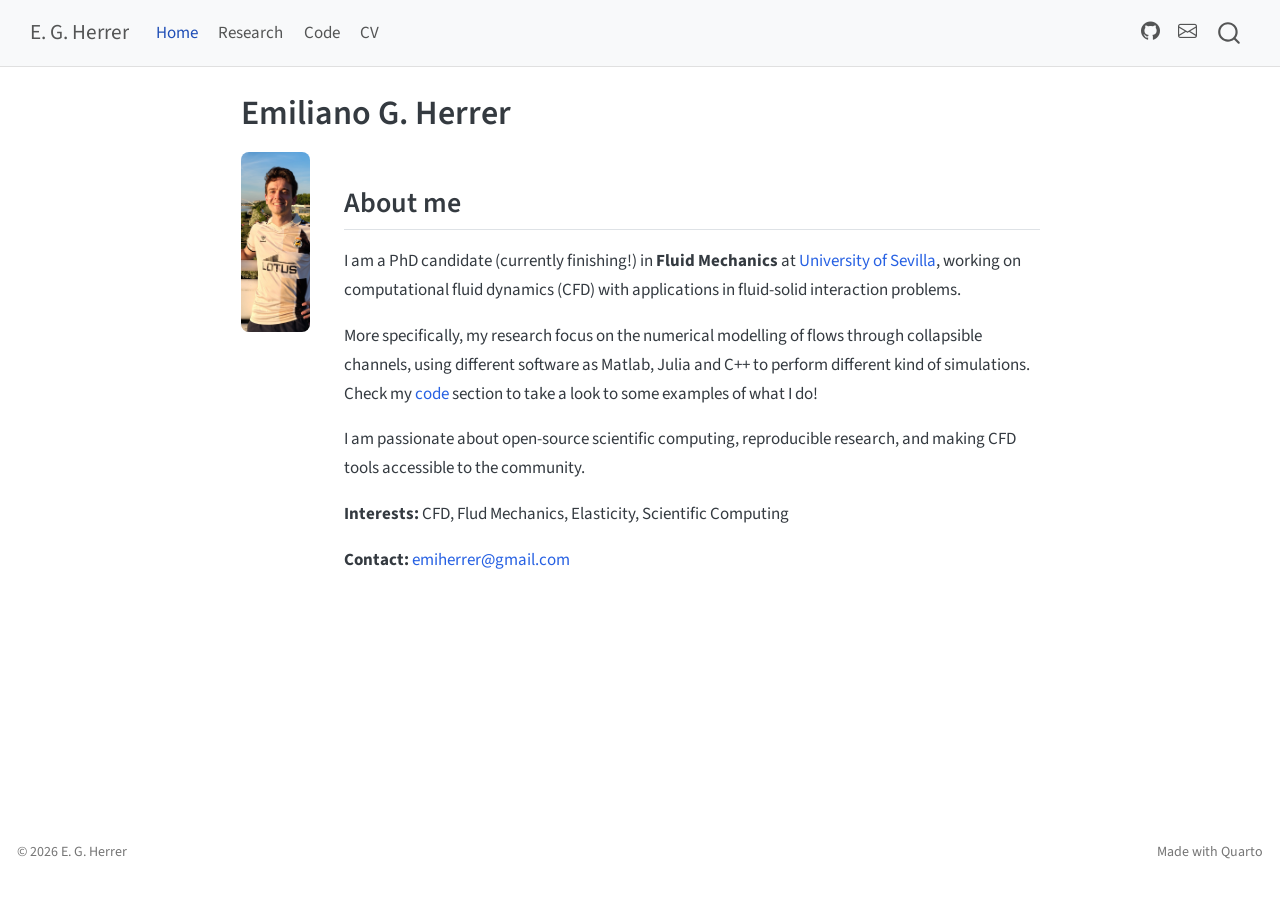
==== index.html @ 8dd6d424 "Built site for gh-pages" ====
<!DOCTYPE html>
<html xmlns="http://www.w3.org/1999/xhtml" lang="en" xml:lang="en"><head>

<meta charset="utf-8">
<meta name="generator" content="quarto-1.9.37">

<meta name="viewport" content="width=device-width, initial-scale=1.0, user-scalable=yes">


<title>Emiliano G. Herrer – E. G. Herrer</title>
<style>
/* Default styles provided by pandoc.
** See https://pandoc.org/MANUAL.html#variables-for-html for config info.
*/
code{white-space: pre-wrap;}
span.smallcaps{font-variant: small-caps;}
div.columns{display: flex; gap: min(4vw, 1.5em);}
div.column{flex: auto; overflow-x: auto;}
div.hanging-indent{margin-left: 1.5em; text-indent: -1.5em;}
ul.task-list{list-style: none;}
ul.task-list li input[type="checkbox"] {
  width: 0.8em;
  margin: 0 0.8em 0.2em -1em; /* quarto-specific, see https://github.com/quarto-dev/quarto-cli/issues/4556 */ 
  vertical-align: middle;
}
</style>


<script src="site_libs/quarto-nav/quarto-nav.js"></script>
<script src="site_libs/quarto-nav/headroom.min.js"></script>
<script src="site_libs/clipboard/clipboard.min.js"></script>
<script src="site_libs/quarto-search/autocomplete.umd.js"></script>
<script src="site_libs/quarto-search/fuse.min.js"></script>
<script src="site_libs/quarto-search/quarto-search.js"></script>
<meta name="quarto:offset" content="./">
<script src="site_libs/quarto-html/quarto.js" type="module"></script>
<script src="site_libs/quarto-html/tabsets/tabsets.js" type="module"></script>
<script src="site_libs/quarto-html/popper.min.js"></script>
<script src="site_libs/quarto-html/tippy.umd.min.js"></script>
<script src="site_libs/quarto-html/anchor.min.js"></script>
<link href="site_libs/quarto-html/tippy.css" rel="stylesheet">
<link href="site_libs/quarto-html/quarto-syntax-highlighting-7f8f88aac4f3542376d5c11b86a4c14d.css" rel="stylesheet" id="quarto-text-highlighting-styles">
<script src="site_libs/bootstrap/bootstrap.min.js"></script>
<link href="site_libs/bootstrap/bootstrap-icons.css" rel="stylesheet">
<link href="site_libs/bootstrap/bootstrap-2bb6946ab35279009a01359e6ac6511b.min.css" rel="stylesheet" append-hash="true" id="quarto-bootstrap" data-mode="light">
<script id="quarto-search-options" type="application/json">{
  "location": "navbar",
  "copy-button": false,
  "collapse-after": 3,
  "panel-placement": "end",
  "type": "overlay",
  "limit": 50,
  "keyboard-shortcut": [
    "f",
    "/",
    "s"
  ],
  "show-item-context": false,
  "language": {
    "search-no-results-text": "No results",
    "search-matching-documents-text": "matching documents",
    "search-copy-link-title": "Copy link to search",
    "search-hide-matches-text": "Hide additional matches",
    "search-more-match-text": "more match in this document",
    "search-more-matches-text": "more matches in this document",
    "search-clear-button-title": "Clear",
    "search-text-placeholder": "",
    "search-detached-cancel-button-title": "Cancel",
    "search-submit-button-title": "Submit",
    "search-label": "Search"
  }
}</script>


<link rel="stylesheet" href="styles.css">
</head>

<body class="nav-fixed fullcontent quarto-light">

<div id="quarto-search-results"></div>
  <header id="quarto-header" class="headroom fixed-top">
    <nav class="navbar navbar-expand-lg " data-bs-theme="dark">
      <div class="navbar-container container-fluid">
      <div class="navbar-brand-container mx-auto">
    <a class="navbar-brand" href="./index.html">
    <span class="navbar-title">E. G. Herrer</span>
    </a>
  </div>
            <div id="quarto-search" class="" title="Search"></div>
          <button class="navbar-toggler" type="button" data-bs-toggle="collapse" data-bs-target="#navbarCollapse" aria-controls="navbarCollapse" role="menu" aria-expanded="false" aria-label="Toggle navigation" onclick="if (window.quartoToggleHeadroom) { window.quartoToggleHeadroom(); }">
  <span class="navbar-toggler-icon"></span>
</button>
          <div class="collapse navbar-collapse" id="navbarCollapse">
            <ul class="navbar-nav navbar-nav-scroll me-auto">
  <li class="nav-item">
    <a class="nav-link active" href="./index.html" aria-current="page"> 
<span class="menu-text">Home</span></a>
  </li>  
  <li class="nav-item">
    <a class="nav-link" href="./research.html"> 
<span class="menu-text">Research</span></a>
  </li>  
  <li class="nav-item">
    <a class="nav-link" href="./code.html"> 
<span class="menu-text">Code</span></a>
  </li>  
  <li class="nav-item">
    <a class="nav-link" href="./cv.html"> 
<span class="menu-text">CV</span></a>
  </li>  
</ul>
            <ul class="navbar-nav navbar-nav-scroll ms-auto">
  <li class="nav-item compact">
    <a class="nav-link" href="https://github.com/emgonzher"> <i class="bi bi-github" role="img">
</i> 
<span class="menu-text"></span></a>
  </li>  
  <li class="nav-item compact">
    <a class="nav-link" href="mailto:emiherrer@gmail.com"> <i class="bi bi-envelope" role="img">
</i> 
<span class="menu-text"></span></a>
  </li>  
</ul>
          </div> <!-- /navcollapse -->
            <div class="quarto-navbar-tools">
</div>
      </div> <!-- /container-fluid -->
    </nav>
</header>
<!-- content -->
<div id="quarto-content" class="quarto-container page-columns page-rows-contents page-layout-article page-navbar">
<!-- sidebar -->
<!-- margin-sidebar -->
    
<!-- main -->
<main class="content" id="quarto-document-content">

<header id="title-block-header" class="quarto-title-block default">
<div class="quarto-title">
<h1 class="title">Emiliano G. Herrer</h1>
</div>



<div class="quarto-title-meta">

    
  
    
  </div>
  


</header>


<div class="profile-section">
<p><img src="images/profile.jpg" class="profile-photo img-fluid" alt="Profile photo"></p>
<section id="about-me" class="level2">
<h2 class="anchored" data-anchor-id="about-me">About me</h2>
<p>I am a PhD candidate (currently finishing!) in <strong>Fluid Mechanics</strong> at <a href="https://www.us.es/">University of Sevilla</a>, working on computational fluid dynamics (CFD) with applications in fluid-solid interaction problems.</p>
<p>More specifically, my research focus on the numerical modelling of flows through collapsible channels, using different software as Matlab, Julia and C++ to perform different kind of simulations. Check my <a href="./code.html">code</a> section to take a look to some examples of what I do!</p>
<p>I am passionate about open-source scientific computing, reproducible research, and making CFD tools accessible to the community.</p>
<p><strong>Interests:</strong> CFD, Flud Mechanics, Elasticity, Scientific Computing</p>
<p><strong>Contact:</strong> <a href="mailto:emiherrer@gmail.com">emiherrer@gmail.com</a></p>
</section>
<!--
:::

## Publications

::: {.pub-entry}
[ E. G. Herrer]{.pub-authors},  M. A. Herrada., A. M. Gañán-Calvo, P. S. Stewart. 
[**Stability of finite-length collapsible channel flow to spanwise perturbations**]{.pub-title}. 
[*Physic of Fluids*, 36, 124105 (2024).]{.pub-venue}  
[[PDF]](https://pubs.aip.org/aip/pof/article-pdf/doi/10.1063/5.0237604/20279061/124105_1_5.0237604.pdf) [[DOI]](https://doi.org/10.1063/5.0237604) 
:::

See all publications on the [Research](research.qmd) page.

-->


</div>

</main> <!-- /main -->
<script id="quarto-html-after-body" type="application/javascript">
  window.document.addEventListener("DOMContentLoaded", function (event) {
    const icon = "";
    const anchorJS = new window.AnchorJS();
    anchorJS.options = {
      placement: 'right',
      icon: icon
    };
    anchorJS.add('.anchored');
    const isCodeAnnotation = (el) => {
      for (const clz of el.classList) {
        if (clz.startsWith('code-annotation-')) {                     
          return true;
        }
      }
      return false;
    }
    const onCopySuccess = function(e) {
      // button target
      const button = e.trigger;
      // don't keep focus
      button.blur();
      // flash "checked"
      button.classList.add('code-copy-button-checked');
      var currentTitle = button.getAttribute("title");
      button.setAttribute("title", "Copied!");
      let tooltip;
      if (window.bootstrap) {
        button.setAttribute("data-bs-toggle", "tooltip");
        button.setAttribute("data-bs-placement", "left");
        button.setAttribute("data-bs-title", "Copied!");
        tooltip = new bootstrap.Tooltip(button, 
          { trigger: "manual", 
            customClass: "code-copy-button-tooltip",
            offset: [0, -8]});
        tooltip.show();    
      }
      setTimeout(function() {
        if (tooltip) {
          tooltip.hide();
          button.removeAttribute("data-bs-title");
          button.removeAttribute("data-bs-toggle");
          button.removeAttribute("data-bs-placement");
        }
        button.setAttribute("title", currentTitle);
        button.classList.remove('code-copy-button-checked');
      }, 1000);
      // clear code selection
      e.clearSelection();
    }
    const getTextToCopy = function(trigger) {
      const outerScaffold = trigger.parentElement.cloneNode(true);
      const codeEl = outerScaffold.querySelector('code');
      for (const childEl of codeEl.children) {
        if (isCodeAnnotation(childEl)) {
          childEl.remove();
        }
      }
      return codeEl.innerText;
    }
    const clipboard = new window.ClipboardJS('.code-copy-button:not([data-in-quarto-modal])', {
      text: getTextToCopy
    });
    clipboard.on('success', onCopySuccess);
    if (window.document.getElementById('quarto-embedded-source-code-modal')) {
      const clipboardModal = new window.ClipboardJS('.code-copy-button[data-in-quarto-modal]', {
        text: getTextToCopy,
        container: window.document.getElementById('quarto-embedded-source-code-modal')
      });
      clipboardModal.on('success', onCopySuccess);
    }
      var localhostRegex = new RegExp(/^(?:http|https):\/\/localhost\:?[0-9]*\//);
      var mailtoRegex = new RegExp(/^mailto:/);
        var filterRegex = new RegExp('/' + window.location.host + '/');
      var isInternal = (href) => {
          return filterRegex.test(href) || localhostRegex.test(href) || mailtoRegex.test(href);
      }
      // Inspect non-navigation links and adorn them if external
     var links = window.document.querySelectorAll('a[href]:not(.nav-link):not(.navbar-brand):not(.toc-action):not(.sidebar-link):not(.sidebar-item-toggle):not(.pagination-link):not(.no-external):not([aria-hidden]):not(.dropdown-item):not(.quarto-navigation-tool):not(.about-link)');
      for (var i=0; i<links.length; i++) {
        const link = links[i];
        if (!isInternal(link.href)) {
          // undo the damage that might have been done by quarto-nav.js in the case of
          // links that we want to consider external
          if (link.dataset.originalHref !== undefined) {
            link.href = link.dataset.originalHref;
          }
        }
      }
    function tippyHover(el, contentFn, onTriggerFn, onUntriggerFn) {
      const config = {
        allowHTML: true,
        maxWidth: 500,
        delay: 100,
        arrow: false,
        appendTo: function(el) {
            return el.parentElement;
        },
        interactive: true,
        interactiveBorder: 10,
        theme: 'quarto',
        placement: 'bottom-start',
      };
      if (contentFn) {
        config.content = contentFn;
      }
      if (onTriggerFn) {
        config.onTrigger = onTriggerFn;
      }
      if (onUntriggerFn) {
        config.onUntrigger = onUntriggerFn;
      }
      window.tippy(el, config); 
    }
    const noterefs = window.document.querySelectorAll('a[role="doc-noteref"]');
    for (var i=0; i<noterefs.length; i++) {
      const ref = noterefs[i];
      tippyHover(ref, function() {
        // use id or data attribute instead here
        let href = ref.getAttribute('data-footnote-href') || ref.getAttribute('href');
        try { href = new URL(href).hash; } catch {}
        const id = href.replace(/^#\/?/, "");
        const note = window.document.getElementById(id);
        if (note) {
          return note.innerHTML;
        } else {
          return "";
        }
      });
    }
    const xrefs = window.document.querySelectorAll('a.quarto-xref');
    const processXRef = (id, note) => {
      // Strip column container classes
      const stripColumnClz = (el) => {
        el.classList.remove("page-full", "page-columns");
        if (el.children) {
          for (const child of el.children) {
            stripColumnClz(child);
          }
        }
      }
      stripColumnClz(note)
      if (id === null || id.startsWith('sec-')) {
        // Special case sections, only their first couple elements
        const container = document.createElement("div");
        if (note.children && note.children.length > 2) {
          container.appendChild(note.children[0].cloneNode(true));
          for (let i = 1; i < note.children.length; i++) {
            const child = note.children[i];
            if (child.tagName === "P" && child.innerText === "") {
              continue;
            } else {
              container.appendChild(child.cloneNode(true));
              break;
            }
          }
          if (window.Quarto?.typesetMath) {
            window.Quarto.typesetMath(container);
          }
          return container.innerHTML
        } else {
          if (window.Quarto?.typesetMath) {
            window.Quarto.typesetMath(note);
          }
          return note.innerHTML;
        }
      } else {
        // Remove any anchor links if they are present
        const anchorLink = note.querySelector('a.anchorjs-link');
        if (anchorLink) {
          anchorLink.remove();
        }
        if (window.Quarto?.typesetMath) {
          window.Quarto.typesetMath(note);
        }
        if (note.classList.contains("callout")) {
          return note.outerHTML;
        } else {
          return note.innerHTML;
        }
      }
    }
    for (var i=0; i<xrefs.length; i++) {
      const xref = xrefs[i];
      tippyHover(xref, undefined, function(instance) {
        instance.disable();
        let url = xref.getAttribute('href');
        let hash = undefined; 
        if (url.startsWith('#')) {
          hash = url;
        } else {
          try { hash = new URL(url).hash; } catch {}
        }
        if (hash) {
          const id = hash.replace(/^#\/?/, "");
          const note = window.document.getElementById(id);
          if (note !== null) {
            try {
              const html = processXRef(id, note.cloneNode(true));
              instance.setContent(html);
            } finally {
              instance.enable();
              instance.show();
            }
          } else {
            // See if we can fetch this
            fetch(url.split('#')[0])
            .then(res => res.text())
            .then(html => {
              const parser = new DOMParser();
              const htmlDoc = parser.parseFromString(html, "text/html");
              const note = htmlDoc.getElementById(id);
              if (note !== null) {
                const html = processXRef(id, note);
                instance.setContent(html);
              } 
            }).finally(() => {
              instance.enable();
              instance.show();
            });
          }
        } else {
          // See if we can fetch a full url (with no hash to target)
          // This is a special case and we should probably do some content thinning / targeting
          fetch(url)
          .then(res => res.text())
          .then(html => {
            const parser = new DOMParser();
            const htmlDoc = parser.parseFromString(html, "text/html");
            const note = htmlDoc.querySelector('main.content');
            if (note !== null) {
              // This should only happen for chapter cross references
              // (since there is no id in the URL)
              // remove the first header
              if (note.children.length > 0 && note.children[0].tagName === "HEADER") {
                note.children[0].remove();
              }
              const html = processXRef(null, note);
              instance.setContent(html);
            } 
          }).finally(() => {
            instance.enable();
            instance.show();
          });
        }
      }, function(instance) {
      });
    }
        let selectedAnnoteEl;
        const selectorForAnnotation = ( cell, annotation) => {
          let cellAttr = 'data-code-cell="' + cell + '"';
          let lineAttr = 'data-code-annotation="' +  annotation + '"';
          const selector = 'span[' + cellAttr + '][' + lineAttr + ']';
          return selector;
        }
        const selectCodeLines = (annoteEl) => {
          const doc = window.document;
          const targetCell = annoteEl.getAttribute("data-target-cell");
          const targetAnnotation = annoteEl.getAttribute("data-target-annotation");
          const annoteSpan = window.document.querySelector(selectorForAnnotation(targetCell, targetAnnotation));
          const lines = annoteSpan.getAttribute("data-code-lines").split(",");
          const lineIds = lines.map((line) => {
            return targetCell + "-" + line;
          })
          let top = null;
          let height = null;
          let parent = null;
          if (lineIds.length > 0) {
              //compute the position of the single el (top and bottom and make a div)
              const el = window.document.getElementById(lineIds[0]);
              top = el.offsetTop;
              height = el.offsetHeight;
              parent = el.parentElement.parentElement;
            if (lineIds.length > 1) {
              const lastEl = window.document.getElementById(lineIds[lineIds.length - 1]);
              const bottom = lastEl.offsetTop + lastEl.offsetHeight;
              height = bottom - top;
            }
            if (top !== null && height !== null && parent !== null) {
              // cook up a div (if necessary) and position it 
              let div = window.document.getElementById("code-annotation-line-highlight");
              if (div === null) {
                div = window.document.createElement("div");
                div.setAttribute("id", "code-annotation-line-highlight");
                div.style.position = 'absolute';
                parent.appendChild(div);
              }
              div.style.top = top - 2 + "px";
              div.style.height = height + 4 + "px";
              div.style.left = 0;
              let gutterDiv = window.document.getElementById("code-annotation-line-highlight-gutter");
              if (gutterDiv === null) {
                gutterDiv = window.document.createElement("div");
                gutterDiv.setAttribute("id", "code-annotation-line-highlight-gutter");
                gutterDiv.style.position = 'absolute';
                const codeCell = window.document.getElementById(targetCell);
                const gutter = codeCell.querySelector('.code-annotation-gutter');
                gutter.appendChild(gutterDiv);
              }
              gutterDiv.style.top = top - 2 + "px";
              gutterDiv.style.height = height + 4 + "px";
            }
            selectedAnnoteEl = annoteEl;
          }
        };
        const unselectCodeLines = () => {
          const elementsIds = ["code-annotation-line-highlight", "code-annotation-line-highlight-gutter"];
          elementsIds.forEach((elId) => {
            const div = window.document.getElementById(elId);
            if (div) {
              div.remove();
            }
          });
          selectedAnnoteEl = undefined;
        };
          // Handle positioning of the toggle
      window.addEventListener(
        "resize",
        throttle(() => {
          elRect = undefined;
          if (selectedAnnoteEl) {
            selectCodeLines(selectedAnnoteEl);
          }
        }, 10)
      );
      function throttle(fn, ms) {
      let throttle = false;
      let timer;
        return (...args) => {
          if(!throttle) { // first call gets through
              fn.apply(this, args);
              throttle = true;
          } else { // all the others get throttled
              if(timer) clearTimeout(timer); // cancel #2
              timer = setTimeout(() => {
                fn.apply(this, args);
                timer = throttle = false;
              }, ms);
          }
        };
      }
        // Attach click handler to the DT
        const annoteDls = window.document.querySelectorAll('dt[data-target-cell]');
        for (const annoteDlNode of annoteDls) {
          annoteDlNode.addEventListener('click', (event) => {
            const clickedEl = event.target;
            if (clickedEl !== selectedAnnoteEl) {
              unselectCodeLines();
              const activeEl = window.document.querySelector('dt[data-target-cell].code-annotation-active');
              if (activeEl) {
                activeEl.classList.remove('code-annotation-active');
              }
              selectCodeLines(clickedEl);
              clickedEl.classList.add('code-annotation-active');
            } else {
              // Unselect the line
              unselectCodeLines();
              clickedEl.classList.remove('code-annotation-active');
            }
          });
        }
    const findCites = (el) => {
      const parentEl = el.parentElement;
      if (parentEl) {
        const cites = parentEl.dataset.cites;
        if (cites) {
          return {
            el,
            cites: cites.split(' ')
          };
        } else {
          return findCites(el.parentElement)
        }
      } else {
        return undefined;
      }
    };
    var bibliorefs = window.document.querySelectorAll('a[role="doc-biblioref"]');
    for (var i=0; i<bibliorefs.length; i++) {
      const ref = bibliorefs[i];
      const citeInfo = findCites(ref);
      if (citeInfo) {
        tippyHover(citeInfo.el, function() {
          var popup = window.document.createElement('div');
          citeInfo.cites.forEach(function(cite) {
            var citeDiv = window.document.createElement('div');
            citeDiv.classList.add('hanging-indent');
            citeDiv.classList.add('csl-entry');
            var biblioDiv = window.document.getElementById('ref-' + cite);
            if (biblioDiv) {
              citeDiv.innerHTML = biblioDiv.innerHTML;
            }
            popup.appendChild(citeDiv);
          });
          return popup.innerHTML;
        });
      }
    }
  });
  </script>
</div> <!-- /content -->
<footer class="footer">
  <div class="nav-footer">
    <div class="nav-footer-left">
<p>© 2026 E. G. Herrer</p>
</div>   
    <div class="nav-footer-center">
      &nbsp;
    </div>
    <div class="nav-footer-right">
<p>Made with <a href="https://quarto.org">Quarto</a></p>
</div>
  </div>
</footer>




</body></html>
---- site_libs/quarto-html/tippy.css ----
.tippy-box[data-animation=fade][data-state=hidden]{opacity:0}[data-tippy-root]{max-width:calc(100vw - 10px)}.tippy-box{position:relative;background-color:#333;color:#fff;border-radius:4px;font-size:14px;line-height:1.4;white-space:normal;outline:0;transition-property:transform,visibility,opacity}.tippy-box[data-placement^=top]>.tippy-arrow{bottom:0}.tippy-box[data-placement^=top]>.tippy-arrow:before{bottom:-7px;left:0;border-width:8px 8px 0;border-top-color:initial;transform-origin:center top}.tippy-box[data-placement^=bottom]>.tippy-arrow{top:0}.tippy-box[data-placement^=bottom]>.tippy-arrow:before{top:-7px;left:0;border-width:0 8px 8px;border-bottom-color:initial;transform-origin:center bottom}.tippy-box[data-placement^=left]>.tippy-arrow{right:0}.tippy-box[data-placement^=left]>.tippy-arrow:before{border-width:8px 0 8px 8px;border-left-color:initial;right:-7px;transform-origin:center left}.tippy-box[data-placement^=right]>.tippy-arrow{left:0}.tippy-box[data-placement^=right]>.tippy-arrow:before{left:-7px;border-width:8px 8px 8px 0;border-right-color:initial;transform-origin:center right}.tippy-box[data-inertia][data-state=visible]{transition-timing-function:cubic-bezier(.54,1.5,.38,1.11)}.tippy-arrow{width:16px;height:16px;color:#333}.tippy-arrow:before{content:"";position:absolute;border-color:transparent;border-style:solid}.tippy-content{position:relative;padding:5px 9px;z-index:1}
---- styles.css ----
/* ── Clean, minimal academic site styles ── */

/* Overall feel */
body {
  font-family: 'Source Sans Pro', 'Helvetica Neue', sans-serif;
  line-height: 1.7;
}

/* Navbar - keep it simple */
.navbar {
  border-bottom: 1px solid #e0e0e0;
}

/* Home page profile section */
.profile-photo {
  border-radius: 8px;
  width: 180px;
  height: 180px;
  object-fit: cover;
  margin-bottom: 1rem;
}

.profile-section {
  display: flex;
  align-items: flex-start;
  gap: 2rem;
  margin-bottom: 2rem;
}

@media (max-width: 768px) {
  .profile-section {
    flex-direction: column;
    align-items: center;
    text-align: center;
  }
}

/* Project cards on Code page */
.project-card {
  border: 1px solid #e0e0e0;
  border-radius: 8px;
  padding: 1.5rem;
  margin-bottom: 1rem;
  transition: box-shadow 0.2s;
}

.project-card:hover {
  box-shadow: 0 2px 8px rgba(0,0,0,0.1);
}

.project-card h3 {
  margin-top: 0;
}

/* Publication list */
.pub-entry {
  margin-bottom: 1.5rem;
  padding-left: 1rem;
  border-left: 3px solid #2780e3;
}

.pub-entry .pub-title {
  font-weight: 600;
}

.pub-entry .pub-authors {
  color: #555;
}

.pub-entry .pub-venue {
  font-style: italic;
  color: #777;
}

/* Links - subtle */
a {
  text-decoration: none;
}

a:hover {
  text-decoration: underline;
}

/* Code blocks */
pre {
  border-radius: 6px;
}
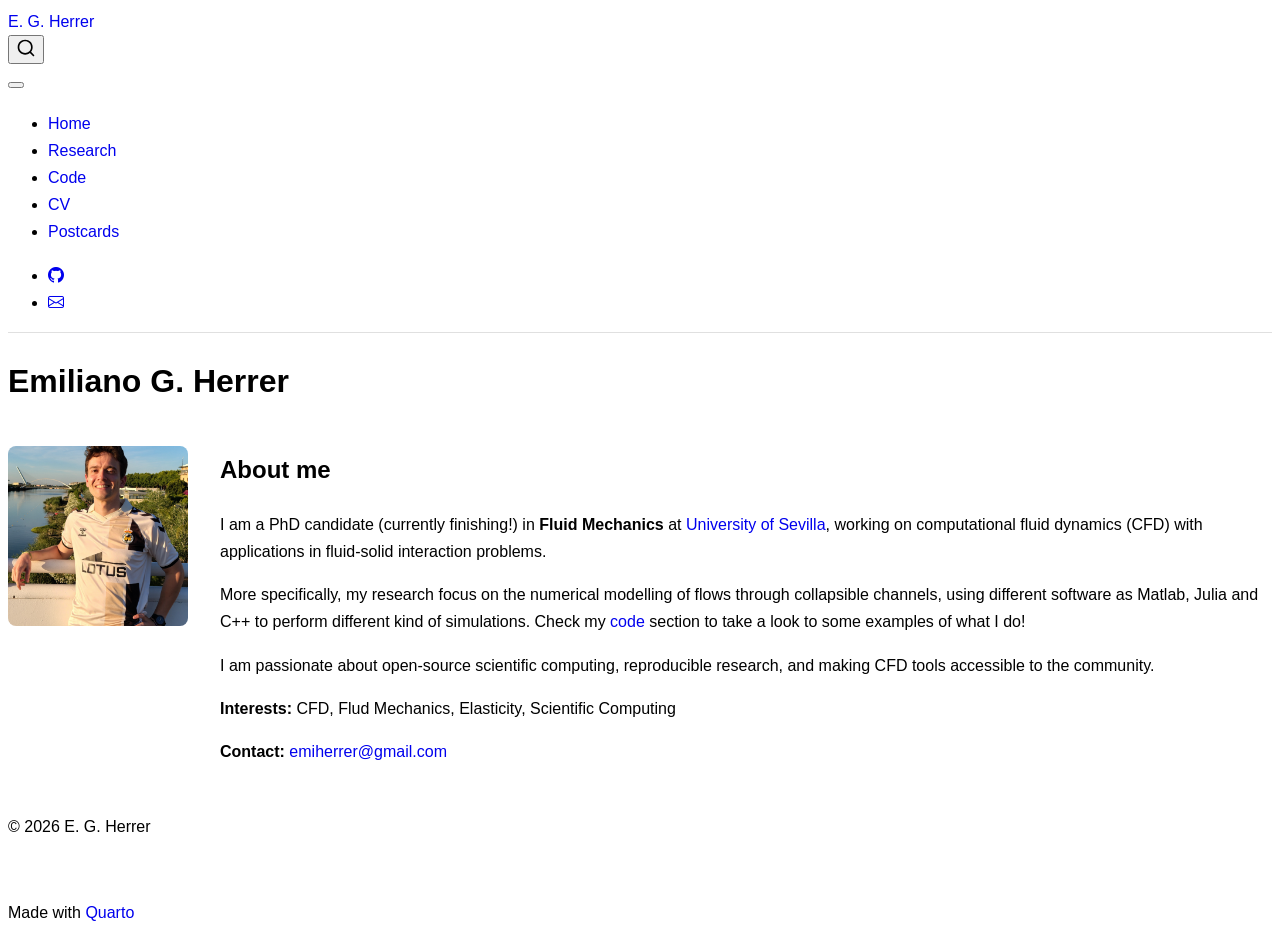
==== commit be37d157: "Built site for gh-pages" ====
--- a/index.html
+++ b/index.html
@@ -2,7 +2,7 @@
 <html xmlns="http://www.w3.org/1999/xhtml" lang="en" xml:lang="en"><head>
 
 <meta charset="utf-8">
-<meta name="generator" content="quarto-1.9.37">
+<meta name="generator" content="quarto-1.9.38">
 
 <meta name="viewport" content="width=device-width, initial-scale=1.0, user-scalable=yes">
 
@@ -39,10 +39,10 @@
 <script src="site_libs/quarto-html/tippy.umd.min.js"></script>
 <script src="site_libs/quarto-html/anchor.min.js"></script>
 <link href="site_libs/quarto-html/tippy.css" rel="stylesheet">
-<link href="site_libs/quarto-html/quarto-syntax-highlighting-7f8f88aac4f3542376d5c11b86a4c14d.css" rel="stylesheet" id="quarto-text-highlighting-styles">
+<link href="site_libs/quarto-html/quarto-syntax-highlighting-15634bcf2e68342d4ad2dfa704d543f6.css" rel="stylesheet" id="quarto-text-highlighting-styles">
 <script src="site_libs/bootstrap/bootstrap.min.js"></script>
 <link href="site_libs/bootstrap/bootstrap-icons.css" rel="stylesheet">
-<link href="site_libs/bootstrap/bootstrap-2bb6946ab35279009a01359e6ac6511b.min.css" rel="stylesheet" append-hash="true" id="quarto-bootstrap" data-mode="light">
+<link href="site_libs/bootstrap/bootstrap-bba5ebae505b5c03f3f0d8040a416a6b.min.css" rel="stylesheet" append-hash="true" id="quarto-bootstrap" data-mode="light">
 <script id="quarto-search-options" type="application/json">{
   "location": "navbar",
   "copy-button": false,
@@ -108,6 +108,10 @@
     <a class="nav-link" href="./cv.html"> 
 <span class="menu-text">CV</span></a>
   </li>  
+  <li class="nav-item">
+    <a class="nav-link" href="./postcards.html"> 
+<span class="menu-text">Postcards</span></a>
+  </li>  
 </ul>
             <ul class="navbar-nav navbar-nav-scroll ms-auto">
   <li class="nav-item compact">
@@ -257,7 +261,7 @@
     }
       var localhostRegex = new RegExp(/^(?:http|https):\/\/localhost\:?[0-9]*\//);
       var mailtoRegex = new RegExp(/^mailto:/);
-        var filterRegex = new RegExp('/' + window.location.host + '/');
+        var filterRegex = new RegExp("https:\/\/emgonzher\.github\.io\/");
       var isInternal = (href) => {
           return filterRegex.test(href) || localhostRegex.test(href) || mailtoRegex.test(href);
       }
--- a/site_libs/quarto-html/quarto-syntax-highlighting-15634bcf2e68342d4ad2dfa704d543f6.css
+++ b/site_libs/quarto-html/quarto-syntax-highlighting-15634bcf2e68342d4ad2dfa704d543f6.css
@@ -0,0 +1,236 @@
+/* quarto syntax highlight colors */
+:root {
+  --quarto-hl-ot-color: #003B4F;
+  --quarto-hl-at-color: #657422;
+  --quarto-hl-ss-color: #20794D;
+  --quarto-hl-an-color: #5E5E5E;
+  --quarto-hl-fu-color: #4758AB;
+  --quarto-hl-st-color: #20794D;
+  --quarto-hl-cf-color: #003B4F;
+  --quarto-hl-op-color: #5E5E5E;
+  --quarto-hl-er-color: #AD0000;
+  --quarto-hl-bn-color: #AD0000;
+  --quarto-hl-al-color: #AD0000;
+  --quarto-hl-va-color: #111111;
+  --quarto-hl-bu-color: inherit;
+  --quarto-hl-ex-color: inherit;
+  --quarto-hl-pp-color: #AD0000;
+  --quarto-hl-in-color: #5E5E5E;
+  --quarto-hl-vs-color: #20794D;
+  --quarto-hl-wa-color: #5E5E5E;
+  --quarto-hl-do-color: #5E5E5E;
+  --quarto-hl-im-color: #00769E;
+  --quarto-hl-ch-color: #20794D;
+  --quarto-hl-dt-color: #AD0000;
+  --quarto-hl-fl-color: #AD0000;
+  --quarto-hl-co-color: #5E5E5E;
+  --quarto-hl-cv-color: #5E5E5E;
+  --quarto-hl-cn-color: #8f5902;
+  --quarto-hl-sc-color: #5E5E5E;
+  --quarto-hl-dv-color: #AD0000;
+  --quarto-hl-kw-color: #003B4F;
+}
+
+/* other quarto variables */
+:root {
+  --quarto-font-monospace: SFMono-Regular, Menlo, Monaco, Consolas, "Liberation Mono", "Courier New", monospace;
+}
+
+/* syntax highlight based on Pandoc's rules */
+pre > code.sourceCode > span {
+  color: #003B4F;
+}
+
+code.sourceCode > span {
+  color: #003B4F;
+}
+
+div.sourceCode,
+div.sourceCode pre.sourceCode {
+  color: #003B4F;
+}
+
+/* Normal */
+code span {
+  color: #003B4F;
+}
+
+/* Alert */
+code span.al {
+  color: #AD0000;
+  font-style: inherit;
+}
+
+/* Annotation */
+code span.an {
+  color: #5E5E5E;
+  font-style: inherit;
+}
+
+/* Attribute */
+code span.at {
+  color: #657422;
+  font-style: inherit;
+}
+
+/* BaseN */
+code span.bn {
+  color: #AD0000;
+  font-style: inherit;
+}
+
+/* BuiltIn */
+code span.bu {
+  font-style: inherit;
+}
+
+/* ControlFlow */
+code span.cf {
+  color: #003B4F;
+  font-weight: bold;
+  font-style: inherit;
+}
+
+/* Char */
+code span.ch {
+  color: #20794D;
+  font-style: inherit;
+}
+
+/* Constant */
+code span.cn {
+  color: #8f5902;
+  font-style: inherit;
+}
+
+/* Comment */
+code span.co {
+  color: #5E5E5E;
+  font-style: inherit;
+}
+
+/* CommentVar */
+code span.cv {
+  color: #5E5E5E;
+  font-style: italic;
+}
+
+/* Documentation */
+code span.do {
+  color: #5E5E5E;
+  font-style: italic;
+}
+
+/* DataType */
+code span.dt {
+  color: #AD0000;
+  font-style: inherit;
+}
+
+/* DecVal */
+code span.dv {
+  color: #AD0000;
+  font-style: inherit;
+}
+
+/* Error */
+code span.er {
+  color: #AD0000;
+  font-style: inherit;
+}
+
+/* Extension */
+code span.ex {
+  font-style: inherit;
+}
+
+/* Float */
+code span.fl {
+  color: #AD0000;
+  font-style: inherit;
+}
+
+/* Function */
+code span.fu {
+  color: #4758AB;
+  font-style: inherit;
+}
+
+/* Import */
+code span.im {
+  color: #00769E;
+  font-style: inherit;
+}
+
+/* Information */
+code span.in {
+  color: #5E5E5E;
+  font-style: inherit;
+}
+
+/* Keyword */
+code span.kw {
+  color: #003B4F;
+  font-weight: bold;
+  font-style: inherit;
+}
+
+/* Operator */
+code span.op {
+  color: #5E5E5E;
+  font-style: inherit;
+}
+
+/* Other */
+code span.ot {
+  color: #003B4F;
+  font-style: inherit;
+}
+
+/* Preprocessor */
+code span.pp {
+  color: #AD0000;
+  font-style: inherit;
+}
+
+/* SpecialChar */
+code span.sc {
+  color: #5E5E5E;
+  font-style: inherit;
+}
+
+/* SpecialString */
+code span.ss {
+  color: #20794D;
+  font-style: inherit;
+}
+
+/* String */
+code span.st {
+  color: #20794D;
+  font-style: inherit;
+}
+
+/* Variable */
+code span.va {
+  color: #111111;
+  font-style: inherit;
+}
+
+/* VerbatimString */
+code span.vs {
+  color: #20794D;
+  font-style: inherit;
+}
+
+/* Warning */
+code span.wa {
+  color: #5E5E5E;
+  font-style: italic;
+}
+
+.prevent-inlining {
+  content: "</";
+}
+
+/*# sourceMappingURL=f23921c56f73e400b49028c9186a1aa0.css.map */
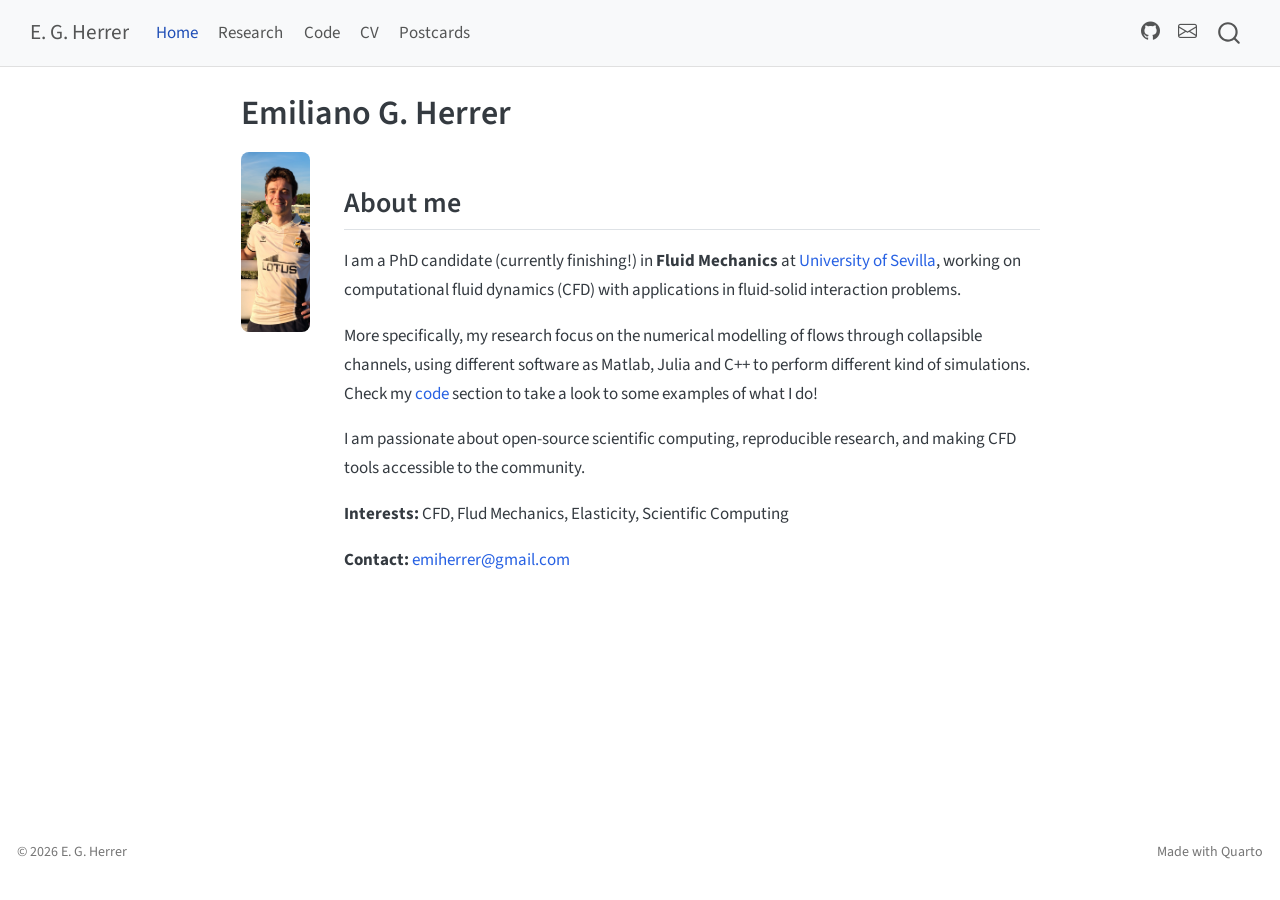
==== commit 4206dc0c: "Built site for gh-pages" ====
--- a/index.html
+++ b/index.html
@@ -42,7 +42,7 @@
 <link href="site_libs/quarto-html/quarto-syntax-highlighting-15634bcf2e68342d4ad2dfa704d543f6.css" rel="stylesheet" id="quarto-text-highlighting-styles">
 <script src="site_libs/bootstrap/bootstrap.min.js"></script>
 <link href="site_libs/bootstrap/bootstrap-icons.css" rel="stylesheet">
-<link href="site_libs/bootstrap/bootstrap-bba5ebae505b5c03f3f0d8040a416a6b.min.css" rel="stylesheet" append-hash="true" id="quarto-bootstrap" data-mode="light">
+<link href="site_libs/bootstrap/bootstrap-c98d9d0b3b0a085d3ddf71e6e91476d8.min.css" rel="stylesheet" append-hash="true" id="quarto-bootstrap" data-mode="light">
 <script id="quarto-search-options" type="application/json">{
   "location": "navbar",
   "copy-button": false,
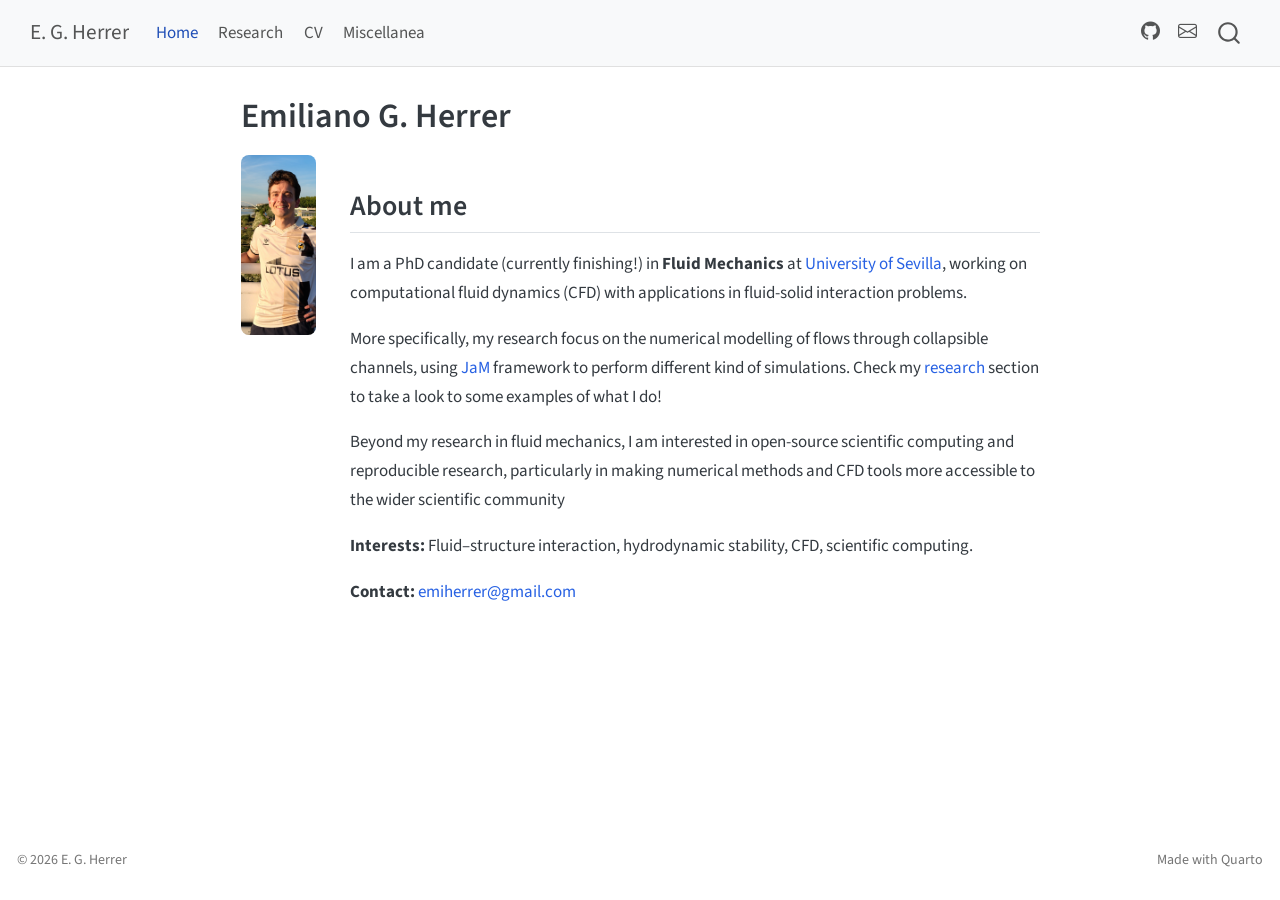
==== commit c006128f: "Built site for gh-pages" ====
--- a/index.html
+++ b/index.html
@@ -2,7 +2,7 @@
 <html xmlns="http://www.w3.org/1999/xhtml" lang="en" xml:lang="en"><head>
 
 <meta charset="utf-8">
-<meta name="generator" content="quarto-1.9.38">
+<meta name="generator" content="quarto-1.11.9">
 
 <meta name="viewport" content="width=device-width, initial-scale=1.0, user-scalable=yes">
 
@@ -12,10 +12,13 @@
 /* Default styles provided by pandoc.
 ** See https://pandoc.org/MANUAL.html#variables-for-html for config info.
 */
-code{white-space: pre-wrap;}
 span.smallcaps{font-variant: small-caps;}
-div.columns{display: flex; gap: min(4vw, 1.5em);}
-div.column{flex: auto; overflow-x: auto;}
+div.columns{display: flex; gap: 1.5em;}
+div.column{flex: auto;}
+@media screen {
+div.columns{gap: min(4vw, 1.5em);}
+div.column{overflow-x: auto;}
+}
 div.hanging-indent{margin-left: 1.5em; text-indent: -1.5em;}
 ul.task-list{list-style: none;}
 ul.task-list li input[type="checkbox"] {
@@ -35,14 +38,15 @@
 <meta name="quarto:offset" content="./">
 <script src="site_libs/quarto-html/quarto.js" type="module"></script>
 <script src="site_libs/quarto-html/tabsets/tabsets.js" type="module"></script>
+<script src="site_libs/quarto-html/scrollable-regions/scrollable-regions.js" type="module"></script>
 <script src="site_libs/quarto-html/popper.min.js"></script>
 <script src="site_libs/quarto-html/tippy.umd.min.js"></script>
 <script src="site_libs/quarto-html/anchor.min.js"></script>
 <link href="site_libs/quarto-html/tippy.css" rel="stylesheet">
-<link href="site_libs/quarto-html/quarto-syntax-highlighting-15634bcf2e68342d4ad2dfa704d543f6.css" rel="stylesheet" id="quarto-text-highlighting-styles">
+<link href="site_libs/quarto-html/quarto-syntax-highlighting-63b5708e65d6cd79cd7618c58d0c21e7.css" rel="stylesheet" id="quarto-text-highlighting-styles">
 <script src="site_libs/bootstrap/bootstrap.min.js"></script>
 <link href="site_libs/bootstrap/bootstrap-icons.css" rel="stylesheet">
-<link href="site_libs/bootstrap/bootstrap-c98d9d0b3b0a085d3ddf71e6e91476d8.min.css" rel="stylesheet" append-hash="true" id="quarto-bootstrap" data-mode="light">
+<link href="site_libs/bootstrap/bootstrap-8d3ad9c781c51ccd60b292c95058b2c2.min.css" rel="stylesheet" append-hash="true" id="quarto-bootstrap" data-mode="light">
 <script id="quarto-search-options" type="application/json">{
   "location": "navbar",
   "copy-button": false,
@@ -75,19 +79,18 @@
 <link rel="stylesheet" href="styles.css">
 </head>
 
-<body class="nav-fixed fullcontent quarto-light">
+<body class="nav-fixed fullcontent quarto-light"><a id="quarto-skip-link" class="visually-hidden-focusable" href="#quarto-document-content">Skip to main content</a>
 
 <div id="quarto-search-results"></div>
   <header id="quarto-header" class="headroom fixed-top">
-    <nav class="navbar navbar-expand-lg " data-bs-theme="dark">
+    <nav class="navbar navbar-expand-lg " data-bs-theme="dark" aria-label="Site">
       <div class="navbar-container container-fluid">
       <div class="navbar-brand-container mx-auto">
     <a class="navbar-brand" href="./index.html">
     <span class="navbar-title">E. G. Herrer</span>
     </a>
   </div>
-            <div id="quarto-search" class="" title="Search"></div>
-          <button class="navbar-toggler" type="button" data-bs-toggle="collapse" data-bs-target="#navbarCollapse" aria-controls="navbarCollapse" role="menu" aria-expanded="false" aria-label="Toggle navigation" onclick="if (window.quartoToggleHeadroom) { window.quartoToggleHeadroom(); }">
+          <button class="navbar-toggler" type="button" data-bs-toggle="collapse" data-bs-target="#navbarCollapse" aria-controls="navbarCollapse" aria-expanded="false" aria-label="Toggle navigation" onclick="if (window.quartoToggleHeadroom) { window.quartoToggleHeadroom(); }">
   <span class="navbar-toggler-icon"></span>
 </button>
           <div class="collapse navbar-collapse" id="navbarCollapse">
@@ -101,16 +104,12 @@
 <span class="menu-text">Research</span></a>
   </li>  
   <li class="nav-item">
-    <a class="nav-link" href="./code.html"> 
-<span class="menu-text">Code</span></a>
-  </li>  
-  <li class="nav-item">
     <a class="nav-link" href="./cv.html"> 
 <span class="menu-text">CV</span></a>
   </li>  
   <li class="nav-item">
-    <a class="nav-link" href="./postcards.html"> 
-<span class="menu-text">Postcards</span></a>
+    <a class="nav-link" href="./miscellanea.html"> 
+<span class="menu-text">Miscellanea</span></a>
   </li>  
 </ul>
             <ul class="navbar-nav navbar-nav-scroll ms-auto">
@@ -128,6 +127,7 @@
           </div> <!-- /navcollapse -->
             <div class="quarto-navbar-tools">
 </div>
+            <div id="quarto-search" class="" title="Search"></div>
       </div> <!-- /container-fluid -->
     </nav>
 </header>
@@ -137,7 +137,7 @@
 <!-- margin-sidebar -->
     
 <!-- main -->
-<main class="content" id="quarto-document-content">
+<main class="content" id="quarto-document-content" tabindex="-1">
 
 <header id="title-block-header" class="quarto-title-block default">
 <div class="quarto-title">
@@ -163,9 +163,9 @@
 <section id="about-me" class="level2">
 <h2 class="anchored" data-anchor-id="about-me">About me</h2>
 <p>I am a PhD candidate (currently finishing!) in <strong>Fluid Mechanics</strong> at <a href="https://www.us.es/">University of Sevilla</a>, working on computational fluid dynamics (CFD) with applications in fluid-solid interaction problems.</p>
-<p>More specifically, my research focus on the numerical modelling of flows through collapsible channels, using different software as Matlab, Julia and C++ to perform different kind of simulations. Check my <a href="./code.html">code</a> section to take a look to some examples of what I do!</p>
-<p>I am passionate about open-source scientific computing, reproducible research, and making CFD tools accessible to the community.</p>
-<p><strong>Interests:</strong> CFD, Flud Mechanics, Elasticity, Scientific Computing</p>
+<p>More specifically, my research focus on the numerical modelling of flows through collapsible channels, using <a href="https://miguelherrada.github.io/JAM/index.html">JaM</a> framework to perform different kind of simulations. Check my <a href="./research.html">research</a> section to take a look to some examples of what I do!</p>
+<p>Beyond my research in fluid mechanics, I am interested in open-source scientific computing and reproducible research, particularly in making numerical methods and CFD tools more accessible to the wider scientific community</p>
+<p><strong>Interests:</strong> Fluid–structure interaction, hydrodynamic stability, CFD, scientific computing.</p>
 <p><strong>Contact:</strong> <a href="mailto:emiherrer@gmail.com">emiherrer@gmail.com</a></p>
 </section>
 <!--
@@ -266,7 +266,8 @@
           return filterRegex.test(href) || localhostRegex.test(href) || mailtoRegex.test(href);
       }
       // Inspect non-navigation links and adorn them if external
-     var links = window.document.querySelectorAll('a[href]:not(.nav-link):not(.navbar-brand):not(.toc-action):not(.sidebar-link):not(.sidebar-item-toggle):not(.pagination-link):not(.no-external):not([aria-hidden]):not(.dropdown-item):not(.quarto-navigation-tool):not(.about-link)');
+      window.quartoDecorateExternalLinks = function (root) {
+     var links = (root || window.document).querySelectorAll('a[href]:not(.nav-link):not(.navbar-brand):not(.toc-action):not(.sidebar-link):not(.sidebar-item-toggle):not(.pagination-link):not(.no-external):not([aria-hidden]):not(.dropdown-item):not(.quarto-navigation-tool):not(.about-link)');
       for (var i=0; i<links.length; i++) {
         const link = links[i];
         if (!isInternal(link.href)) {
@@ -275,8 +276,69 @@
           if (link.dataset.originalHref !== undefined) {
             link.href = link.dataset.originalHref;
           }
-        }
-      }
+          if (!link.classList.contains('no-external-icon')) {
+          }
+        }
+      }
+      };
+      window.quartoDecorateExternalLinks(window.document);
+    // Esc closes the popup (WCAG 1.4.13) and focus leaving both trigger and
+    // popup closes it (WCAG 2.4.11); tippy handles neither for interactive popups.
+    const hideOnEscAndFocusOut = {
+      name: 'hideOnEscAndFocusOut',
+      defaultValue: true,
+      fn(instance) {
+        const dismiss = () => {
+          // A show scheduled by the trigger delay would otherwise reopen it
+          instance.clearDelayTimeouts();
+          instance.hide();
+        };
+        const onKeyDown = (event) => {
+          if (event.key !== 'Escape') {
+            return;
+          }
+          // Keep Esc from also reaching page handlers (e.g. reveal.js overview),
+          // except an open reveal.js slide menu, which Esc should close too.
+          // The menu handles keys only when its keyboard option is on.
+          const menuHandlesEsc = window.Reveal?.getPlugin?.('menu')?.isOpen() &&
+            window.Reveal.getConfig().menu?.keyboard !== false;
+          if (!menuHandlesEsc) {
+            event.stopPropagation();
+          }
+          if (instance.popper.contains(window.document.activeElement)) {
+            // Disabled while refocusing so the focus trigger does not reopen it
+            instance.disable();
+            instance.reference.focus();
+            instance.enable();
+          }
+          dismiss();
+        };
+        const onFocusOut = (event) => {
+          const target = event.relatedTarget;
+          if (target && !instance.reference.contains(target) &&
+              !instance.popper.contains(target)) {
+            dismiss();
+          }
+        };
+        // On the trigger too: a click trigger (code-annotations: select) has no
+        // blur handling. Attached for the instance's lifetime so leaving the
+        // trigger also cancels a show still pending on the trigger delay.
+        instance.reference.addEventListener('focusout', onFocusOut);
+        return {
+          onShow() {
+            window.document.addEventListener('keydown', onKeyDown, true);
+            instance.popper.addEventListener('focusout', onFocusOut);
+          },
+          onHide() {
+            window.document.removeEventListener('keydown', onKeyDown, true);
+            instance.popper.removeEventListener('focusout', onFocusOut);
+          },
+          onDestroy() {
+            instance.reference.removeEventListener('focusout', onFocusOut);
+          },
+        };
+      },
+    };
     function tippyHover(el, contentFn, onTriggerFn, onUntriggerFn) {
       const config = {
         allowHTML: true,
@@ -290,6 +352,7 @@
         interactiveBorder: 10,
         theme: 'quarto',
         placement: 'bottom-start',
+        plugins: [hideOnEscAndFocusOut],
       };
       if (contentFn) {
         config.content = contentFn;
@@ -452,44 +515,54 @@
           const lineIds = lines.map((line) => {
             return targetCell + "-" + line;
           })
-          let top = null;
-          let height = null;
-          let parent = null;
+          // Each band is positioned against its own containing block, which is
+          // not the offsetParent of the lines, so place it from client rects.
+          const placeBand = (band, firstEl, lastEl, codeBlock) => {
+            const container = band.offsetParent;
+            if (container === null) {
+              return;
+            }
+            const containerRect = container.getBoundingClientRect();
+            // Reveal.js scales slides with a transform, so convert client
+            // pixels back to the CSS pixels of the container.
+            const scale = containerRect.height / container.offsetHeight || 1;
+            const firstRect = firstEl.getBoundingClientRect();
+            const lastRect = lastEl.getBoundingClientRect();
+            const top = (firstRect.top - containerRect.top) / scale - container.clientTop + container.scrollTop;
+            const height = (lastRect.bottom - firstRect.top) / scale;
+            band.style.top = top - 2 + "px";
+            band.style.height = height + 4 + "px";
+            if (codeBlock) {
+              // Without the copy button wrapper, the containing block is wider
+              // than the code block, so span the code block explicitly.
+              const blockRect = codeBlock.getBoundingClientRect();
+              band.style.left = (blockRect.left - containerRect.left) / scale - container.clientLeft + container.scrollLeft + "px";
+              band.style.width = blockRect.width / scale + "px";
+            }
+          };
           if (lineIds.length > 0) {
-              //compute the position of the single el (top and bottom and make a div)
-              const el = window.document.getElementById(lineIds[0]);
-              top = el.offsetTop;
-              height = el.offsetHeight;
-              parent = el.parentElement.parentElement;
-            if (lineIds.length > 1) {
-              const lastEl = window.document.getElementById(lineIds[lineIds.length - 1]);
-              const bottom = lastEl.offsetTop + lastEl.offsetHeight;
-              height = bottom - top;
-            }
-            if (top !== null && height !== null && parent !== null) {
-              // cook up a div (if necessary) and position it 
-              let div = window.document.getElementById("code-annotation-line-highlight");
-              if (div === null) {
-                div = window.document.createElement("div");
-                div.setAttribute("id", "code-annotation-line-highlight");
-                div.style.position = 'absolute';
-                parent.appendChild(div);
-              }
-              div.style.top = top - 2 + "px";
-              div.style.height = height + 4 + "px";
-              div.style.left = 0;
-              let gutterDiv = window.document.getElementById("code-annotation-line-highlight-gutter");
-              if (gutterDiv === null) {
-                gutterDiv = window.document.createElement("div");
-                gutterDiv.setAttribute("id", "code-annotation-line-highlight-gutter");
-                gutterDiv.style.position = 'absolute';
-                const codeCell = window.document.getElementById(targetCell);
-                const gutter = codeCell.querySelector('.code-annotation-gutter');
-                gutter.appendChild(gutterDiv);
-              }
-              gutterDiv.style.top = top - 2 + "px";
-              gutterDiv.style.height = height + 4 + "px";
-            }
+            const el = window.document.getElementById(lineIds[0]);
+            const lastEl = window.document.getElementById(lineIds[lineIds.length - 1]);
+            const parent = el.parentElement.parentElement;
+            // cook up a div (if necessary) and position it
+            let div = window.document.getElementById("code-annotation-line-highlight");
+            if (div === null) {
+              div = window.document.createElement("div");
+              div.setAttribute("id", "code-annotation-line-highlight");
+              div.style.position = 'absolute';
+              parent.appendChild(div);
+            }
+            placeBand(div, el, lastEl, parent.closest("div.sourceCode") || parent);
+            let gutterDiv = window.document.getElementById("code-annotation-line-highlight-gutter");
+            if (gutterDiv === null) {
+              gutterDiv = window.document.createElement("div");
+              gutterDiv.setAttribute("id", "code-annotation-line-highlight-gutter");
+              gutterDiv.style.position = 'absolute';
+              const codeCell = window.document.getElementById(targetCell);
+              const gutter = codeCell.querySelector('.code-annotation-gutter');
+              gutter.appendChild(gutterDiv);
+            }
+            placeBand(gutterDiv, el, lastEl);
             selectedAnnoteEl = annoteEl;
           }
         };
@@ -588,6 +661,9 @@
     }
   });
   </script>
+  <script type="application/javascript">
+  window.quartoScrollableRegionsLabels = {"code":"Scrollable code","output":"Scrollable output"};
+  </script>
 </div> <!-- /content -->
 <footer class="footer">
   <div class="nav-footer">
--- a/site_libs/quarto-html/quarto-syntax-highlighting-63b5708e65d6cd79cd7618c58d0c21e7.css
+++ b/site_libs/quarto-html/quarto-syntax-highlighting-63b5708e65d6cd79cd7618c58d0c21e7.css
@@ -0,0 +1,236 @@
+/* quarto syntax highlight colors */
+:root {
+  --quarto-hl-ot-color: #003B4F;
+  --quarto-hl-at-color: #657422;
+  --quarto-hl-ss-color: #20794D;
+  --quarto-hl-an-color: #5E5E5E;
+  --quarto-hl-fu-color: #4758AB;
+  --quarto-hl-st-color: #20794D;
+  --quarto-hl-cf-color: #003B4F;
+  --quarto-hl-op-color: #5E5E5E;
+  --quarto-hl-er-color: #AD0000;
+  --quarto-hl-bn-color: #AD0000;
+  --quarto-hl-al-color: #AD0000;
+  --quarto-hl-va-color: #111111;
+  --quarto-hl-bu-color: inherit;
+  --quarto-hl-ex-color: inherit;
+  --quarto-hl-pp-color: #AD0000;
+  --quarto-hl-in-color: #5E5E5E;
+  --quarto-hl-vs-color: #20794D;
+  --quarto-hl-wa-color: #5E5E5E;
+  --quarto-hl-do-color: #5E5E5E;
+  --quarto-hl-im-color: #00769E;
+  --quarto-hl-ch-color: #20794D;
+  --quarto-hl-dt-color: #AD0000;
+  --quarto-hl-fl-color: #AD0000;
+  --quarto-hl-co-color: #5E5E5E;
+  --quarto-hl-cv-color: #5E5E5E;
+  --quarto-hl-cn-color: #8f5902;
+  --quarto-hl-sc-color: #5E5E5E;
+  --quarto-hl-dv-color: #AD0000;
+  --quarto-hl-kw-color: #003B4F;
+}
+
+/* other quarto variables */
+:root {
+  --quarto-font-monospace: SFMono-Regular, Menlo, Monaco, Consolas, "Liberation Mono", "Courier New", monospace;
+}
+
+/* syntax highlight based on Pandoc's rules */
+pre > code.sourceCode > span {
+  color: #003B4F;
+}
+
+code.sourceCode > span {
+  color: #003B4F;
+}
+
+div.sourceCode,
+div.sourceCode pre.sourceCode {
+  color: #003B4F;
+}
+
+/* Normal */
+code span {
+  color: #003B4F;
+}
+
+/* Alert */
+code span.al {
+  color: #AD0000;
+  font-style: inherit;
+}
+
+/* Annotation */
+code span.an {
+  color: #5E5E5E;
+  font-style: inherit;
+}
+
+/* Attribute */
+code span.at {
+  color: #657422;
+  font-style: inherit;
+}
+
+/* BaseN */
+code span.bn {
+  color: #AD0000;
+  font-style: inherit;
+}
+
+/* BuiltIn */
+code span.bu {
+  font-style: inherit;
+}
+
+/* ControlFlow */
+code span.cf {
+  color: #003B4F;
+  font-weight: bold;
+  font-style: inherit;
+}
+
+/* Char */
+code span.ch {
+  color: #20794D;
+  font-style: inherit;
+}
+
+/* Constant */
+code span.cn {
+  color: #8f5902;
+  font-style: inherit;
+}
+
+/* Comment */
+code span.co {
+  color: #5E5E5E;
+  font-style: inherit;
+}
+
+/* CommentVar */
+code span.cv {
+  color: #5E5E5E;
+  font-style: italic;
+}
+
+/* Documentation */
+code span.do {
+  color: #5E5E5E;
+  font-style: italic;
+}
+
+/* DataType */
+code span.dt {
+  color: #AD0000;
+  font-style: inherit;
+}
+
+/* DecVal */
+code span.dv {
+  color: #AD0000;
+  font-style: inherit;
+}
+
+/* Error */
+code span.er {
+  color: #AD0000;
+  font-style: inherit;
+}
+
+/* Extension */
+code span.ex {
+  font-style: inherit;
+}
+
+/* Float */
+code span.fl {
+  color: #AD0000;
+  font-style: inherit;
+}
+
+/* Function */
+code span.fu {
+  color: #4758AB;
+  font-style: inherit;
+}
+
+/* Import */
+code span.im {
+  color: #00769E;
+  font-style: inherit;
+}
+
+/* Information */
+code span.in {
+  color: #5E5E5E;
+  font-style: inherit;
+}
+
+/* Keyword */
+code span.kw {
+  color: #003B4F;
+  font-weight: bold;
+  font-style: inherit;
+}
+
+/* Operator */
+code span.op {
+  color: #5E5E5E;
+  font-style: inherit;
+}
+
+/* Other */
+code span.ot {
+  color: #003B4F;
+  font-style: inherit;
+}
+
+/* Preprocessor */
+code span.pp {
+  color: #AD0000;
+  font-style: inherit;
+}
+
+/* SpecialChar */
+code span.sc {
+  color: #5E5E5E;
+  font-style: inherit;
+}
+
+/* SpecialString */
+code span.ss {
+  color: #20794D;
+  font-style: inherit;
+}
+
+/* String */
+code span.st {
+  color: #20794D;
+  font-style: inherit;
+}
+
+/* Variable */
+code span.va {
+  color: #111111;
+  font-style: inherit;
+}
+
+/* VerbatimString */
+code span.vs {
+  color: #20794D;
+  font-style: inherit;
+}
+
+/* Warning */
+code span.wa {
+  color: #5E5E5E;
+  font-style: italic;
+}
+
+.prevent-inlining {
+  content: "</";
+}
+
+/*# sourceMappingURL=054cc16b9e9817627be6994582d2ffb5.css.map */
